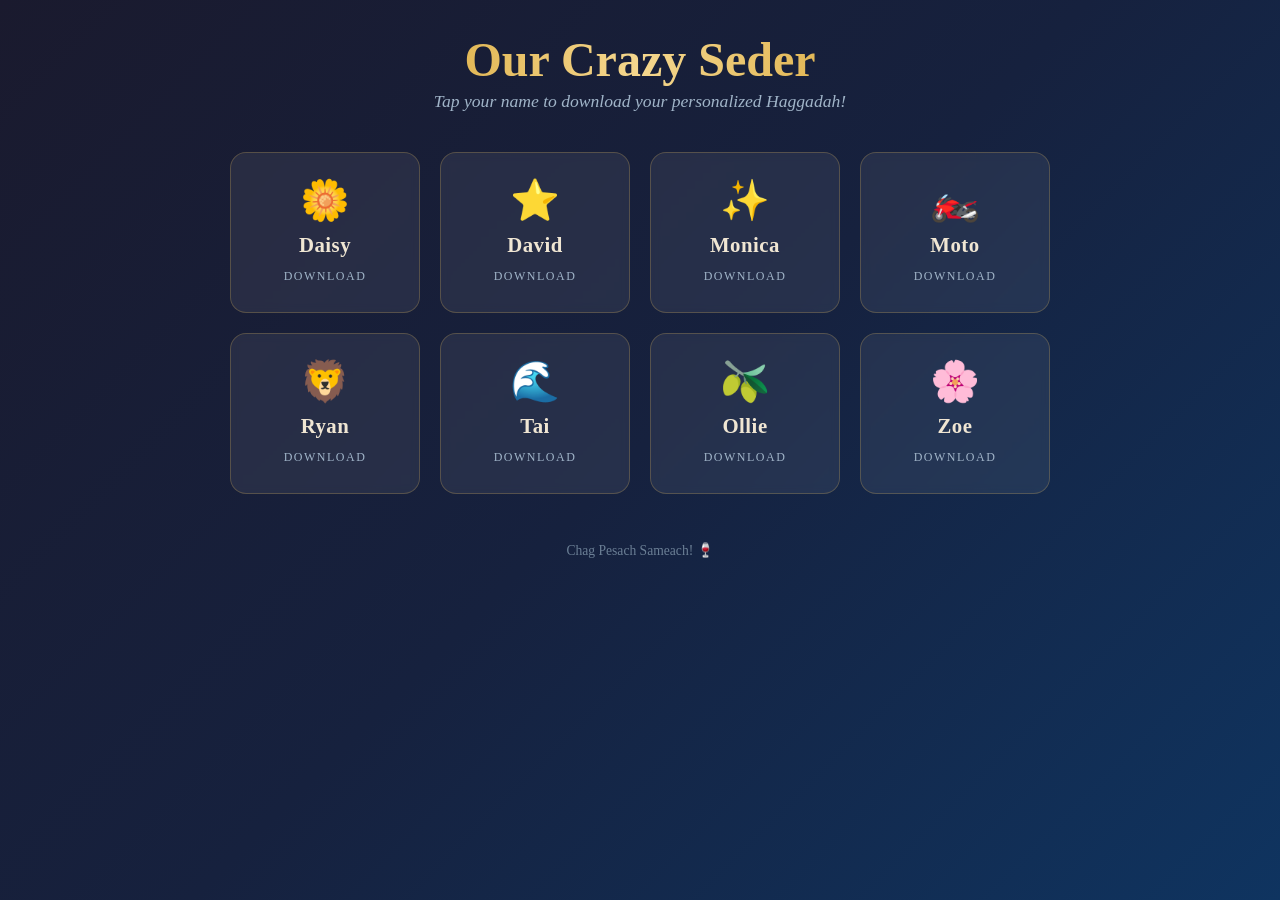
==== public/index.html @ d19a4e9a "Initial commit: Our Crazy Seder haggadah download page" ====
<!DOCTYPE html>
<html lang="en">
<head>
  <meta charset="UTF-8">
  <meta name="viewport" content="width=device-width, initial-scale=1.0">
  <title>Our Crazy Seder</title>
  <style>
    * { margin: 0; padding: 0; box-sizing: border-box; }

    body {
      font-family: 'Georgia', serif;
      min-height: 100vh;
      background: linear-gradient(135deg, #1a1a2e 0%, #16213e 50%, #0f3460 100%);
      color: #f0e6d3;
      display: flex;
      flex-direction: column;
      align-items: center;
      padding: 2rem 1rem;
    }

    h1 {
      font-size: 3rem;
      margin-bottom: 0.25rem;
      background: linear-gradient(to right, #e2b857, #f5d78e, #e2b857);
      -webkit-background-clip: text;
      -webkit-text-fill-color: transparent;
      background-clip: text;
      text-align: center;
    }

    .subtitle {
      font-size: 1.1rem;
      color: #a0b4c8;
      margin-bottom: 2.5rem;
      text-align: center;
      font-style: italic;
    }

    .grid {
      display: grid;
      grid-template-columns: repeat(auto-fit, minmax(180px, 1fr));
      gap: 1.25rem;
      max-width: 820px;
      width: 100%;
    }

    .card {
      background: rgba(255, 255, 255, 0.07);
      border: 1px solid rgba(226, 184, 87, 0.25);
      border-radius: 16px;
      padding: 1.75rem 1rem;
      text-align: center;
      text-decoration: none;
      color: #f0e6d3;
      transition: all 0.25s ease;
      backdrop-filter: blur(4px);
      cursor: pointer;
      display: flex;
      flex-direction: column;
      align-items: center;
      gap: 0.75rem;
    }

    .card:hover {
      background: rgba(226, 184, 87, 0.15);
      border-color: rgba(226, 184, 87, 0.6);
      transform: translateY(-4px);
      box-shadow: 0 8px 25px rgba(226, 184, 87, 0.15);
    }

    .card:active {
      transform: translateY(-1px);
    }

    .emoji {
      font-size: 2.5rem;
      line-height: 1;
    }

    .name {
      font-size: 1.3rem;
      font-weight: bold;
      letter-spacing: 0.5px;
    }

    .label {
      font-size: 0.75rem;
      color: #a0b4c8;
      text-transform: uppercase;
      letter-spacing: 1.5px;
    }

    .star {
      position: fixed;
      background: #e2b857;
      border-radius: 50%;
      opacity: 0.3;
      pointer-events: none;
    }

    footer {
      margin-top: 3rem;
      font-size: 0.85rem;
      color: #6b7f95;
      text-align: center;
    }

    @media (max-width: 500px) {
      h1 { font-size: 2rem; }
      .grid { grid-template-columns: repeat(2, 1fr); gap: 0.75rem; }
      .card { padding: 1.25rem 0.75rem; }
    }
  </style>
</head>
<body>
  <h1>Our Crazy Seder</h1>
  <p class="subtitle">Tap your name to download your personalized Haggadah!</p>

  <div class="grid">
    <a class="card" href="haggadahs/Haggadah_Daisy.pdf" download>
      <span class="emoji">🌼</span>
      <span class="name">Daisy</span>
      <span class="label">Download</span>
    </a>
    <a class="card" href="haggadahs/Haggadah_David.pdf" download>
      <span class="emoji">⭐</span>
      <span class="name">David</span>
      <span class="label">Download</span>
    </a>
    <a class="card" href="haggadahs/Haggadah_Monica.pdf" download>
      <span class="emoji">✨</span>
      <span class="name">Monica</span>
      <span class="label">Download</span>
    </a>
    <a class="card" href="haggadahs/Haggadah_Moto.pdf" download>
      <span class="emoji">🏍️</span>
      <span class="name">Moto</span>
      <span class="label">Download</span>
    </a>
    <a class="card" href="haggadahs/Haggadah_Ryan.pdf" download>
      <span class="emoji">🦁</span>
      <span class="name">Ryan</span>
      <span class="label">Download</span>
    </a>
    <a class="card" href="haggadahs/Haggadah_Tai.pdf" download>
      <span class="emoji">🌊</span>
      <span class="name">Tai</span>
      <span class="label">Download</span>
    </a>
    <a class="card" href="haggadahs/Haggadah_Ollie.pdf" download>
      <span class="emoji">🫒</span>
      <span class="name">Ollie</span>
      <span class="label">Download</span>
    </a>
    <a class="card" href="haggadahs/Haggadah_Zoe.pdf" download>
      <span class="emoji">🌸</span>
      <span class="name">Zoe</span>
      <span class="label">Download</span>
    </a>
  </div>

  <footer>Chag Pesach Sameach! 🍷</footer>
</body>
</html>
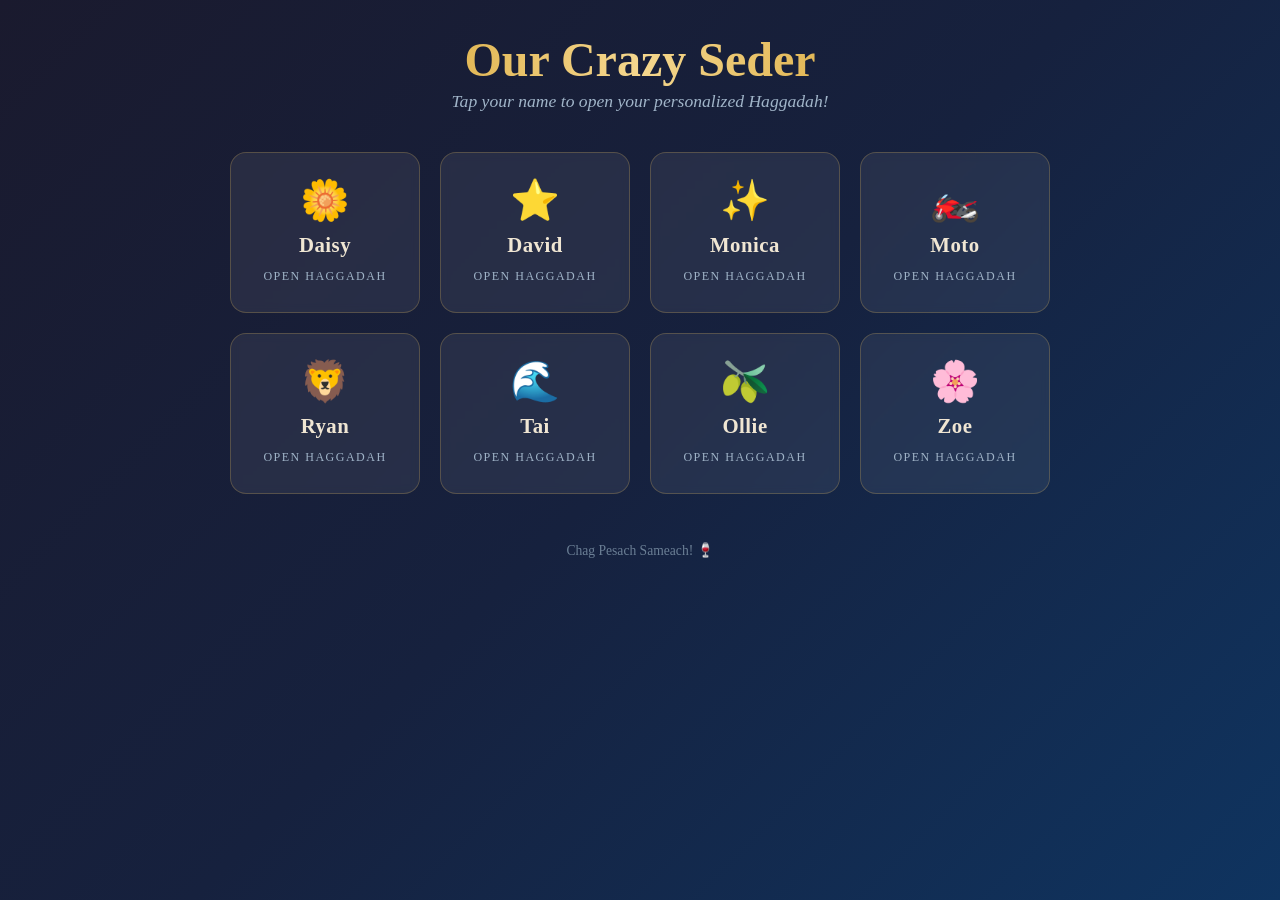
==== commit 282c73d3: "Replace PDF downloads with personalized HTML Haggadah pages Each person's button now opens a beautif" ====
--- a/public/index.html
+++ b/public/index.html
@@ -114,48 +114,48 @@
 </head>
 <body>
   <h1>Our Crazy Seder</h1>
-  <p class="subtitle">Tap your name to download your personalized Haggadah!</p>
+  <p class="subtitle">Tap your name to open your personalized Haggadah!</p>
 
   <div class="grid">
-    <a class="card" href="haggadahs/Haggadah_Daisy.pdf" download>
+    <a class="card" href="haggadah.html?name=Daisy">
       <span class="emoji">🌼</span>
       <span class="name">Daisy</span>
-      <span class="label">Download</span>
+      <span class="label">Open Haggadah</span>
     </a>
-    <a class="card" href="haggadahs/Haggadah_David.pdf" download>
+    <a class="card" href="haggadah.html?name=David">
       <span class="emoji">⭐</span>
       <span class="name">David</span>
-      <span class="label">Download</span>
+      <span class="label">Open Haggadah</span>
     </a>
-    <a class="card" href="haggadahs/Haggadah_Monica.pdf" download>
+    <a class="card" href="haggadah.html?name=Monica">
       <span class="emoji">✨</span>
       <span class="name">Monica</span>
-      <span class="label">Download</span>
+      <span class="label">Open Haggadah</span>
     </a>
-    <a class="card" href="haggadahs/Haggadah_Moto.pdf" download>
+    <a class="card" href="haggadah.html?name=Moto">
       <span class="emoji">🏍️</span>
       <span class="name">Moto</span>
-      <span class="label">Download</span>
+      <span class="label">Open Haggadah</span>
     </a>
-    <a class="card" href="haggadahs/Haggadah_Ryan.pdf" download>
+    <a class="card" href="haggadah.html?name=Ryan">
       <span class="emoji">🦁</span>
       <span class="name">Ryan</span>
-      <span class="label">Download</span>
+      <span class="label">Open Haggadah</span>
     </a>
-    <a class="card" href="haggadahs/Haggadah_Tai.pdf" download>
+    <a class="card" href="haggadah.html?name=Tai">
       <span class="emoji">🌊</span>
       <span class="name">Tai</span>
-      <span class="label">Download</span>
+      <span class="label">Open Haggadah</span>
     </a>
-    <a class="card" href="haggadahs/Haggadah_Ollie.pdf" download>
+    <a class="card" href="ollie.html">
       <span class="emoji">🫒</span>
       <span class="name">Ollie</span>
-      <span class="label">Download</span>
+      <span class="label">Open Haggadah</span>
     </a>
-    <a class="card" href="haggadahs/Haggadah_Zoe.pdf" download>
+    <a class="card" href="haggadah.html?name=Zoe">
       <span class="emoji">🌸</span>
       <span class="name">Zoe</span>
-      <span class="label">Download</span>
+      <span class="label">Open Haggadah</span>
     </a>
   </div>
 
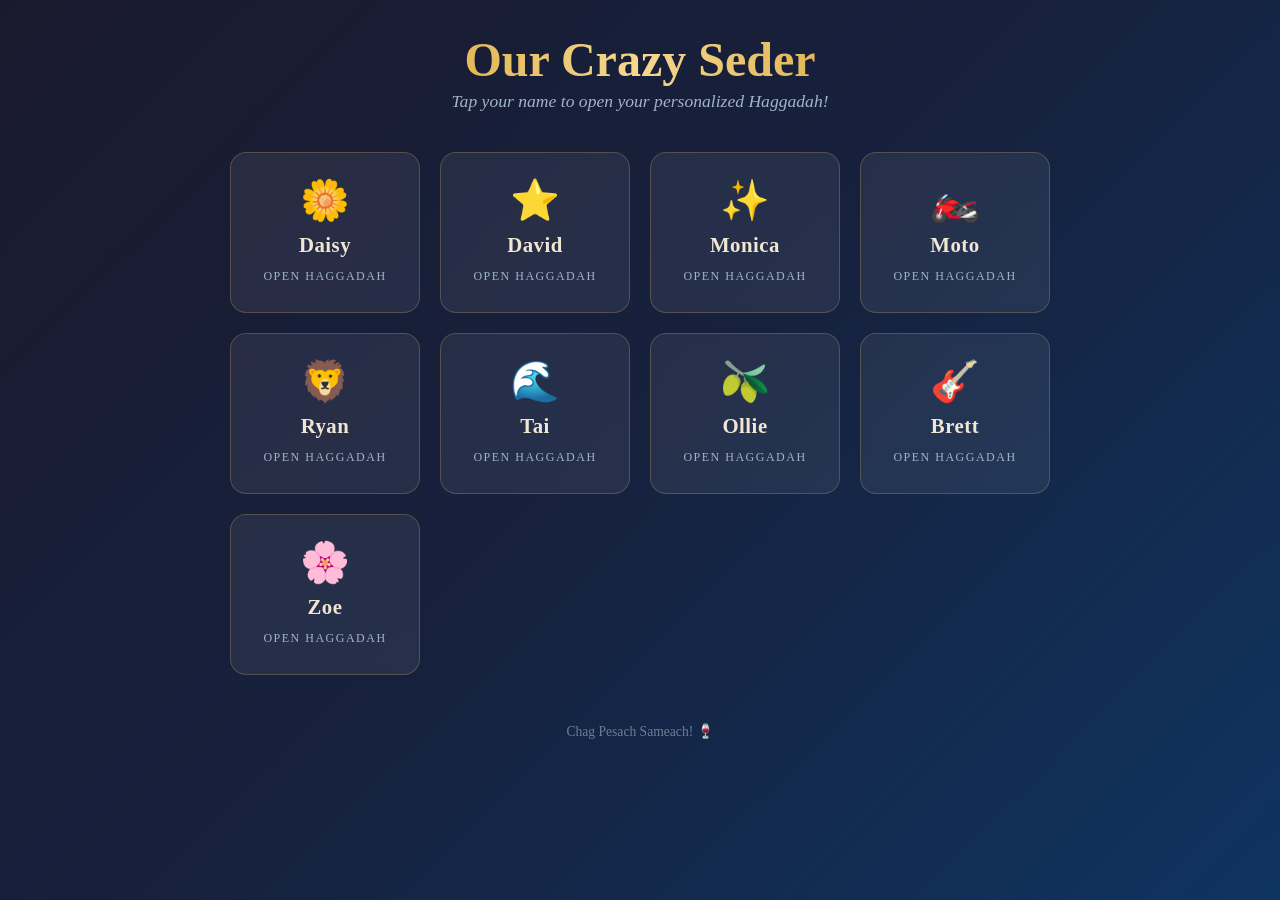
==== commit 668fe88c: "Add Brett to the seder and expand haggadah content - Brett reads the Matzah, Maror & Hillel Sandwich" ====
--- a/public/index.html
+++ b/public/index.html
@@ -152,6 +152,11 @@
       <span class="name">Ollie</span>
       <span class="label">Open Haggadah</span>
     </a>
+    <a class="card" href="haggadah.html?name=Brett">
+      <span class="emoji">🎸</span>
+      <span class="name">Brett</span>
+      <span class="label">Open Haggadah</span>
+    </a>
     <a class="card" href="haggadah.html?name=Zoe">
       <span class="emoji">🌸</span>
       <span class="name">Zoe</span>
